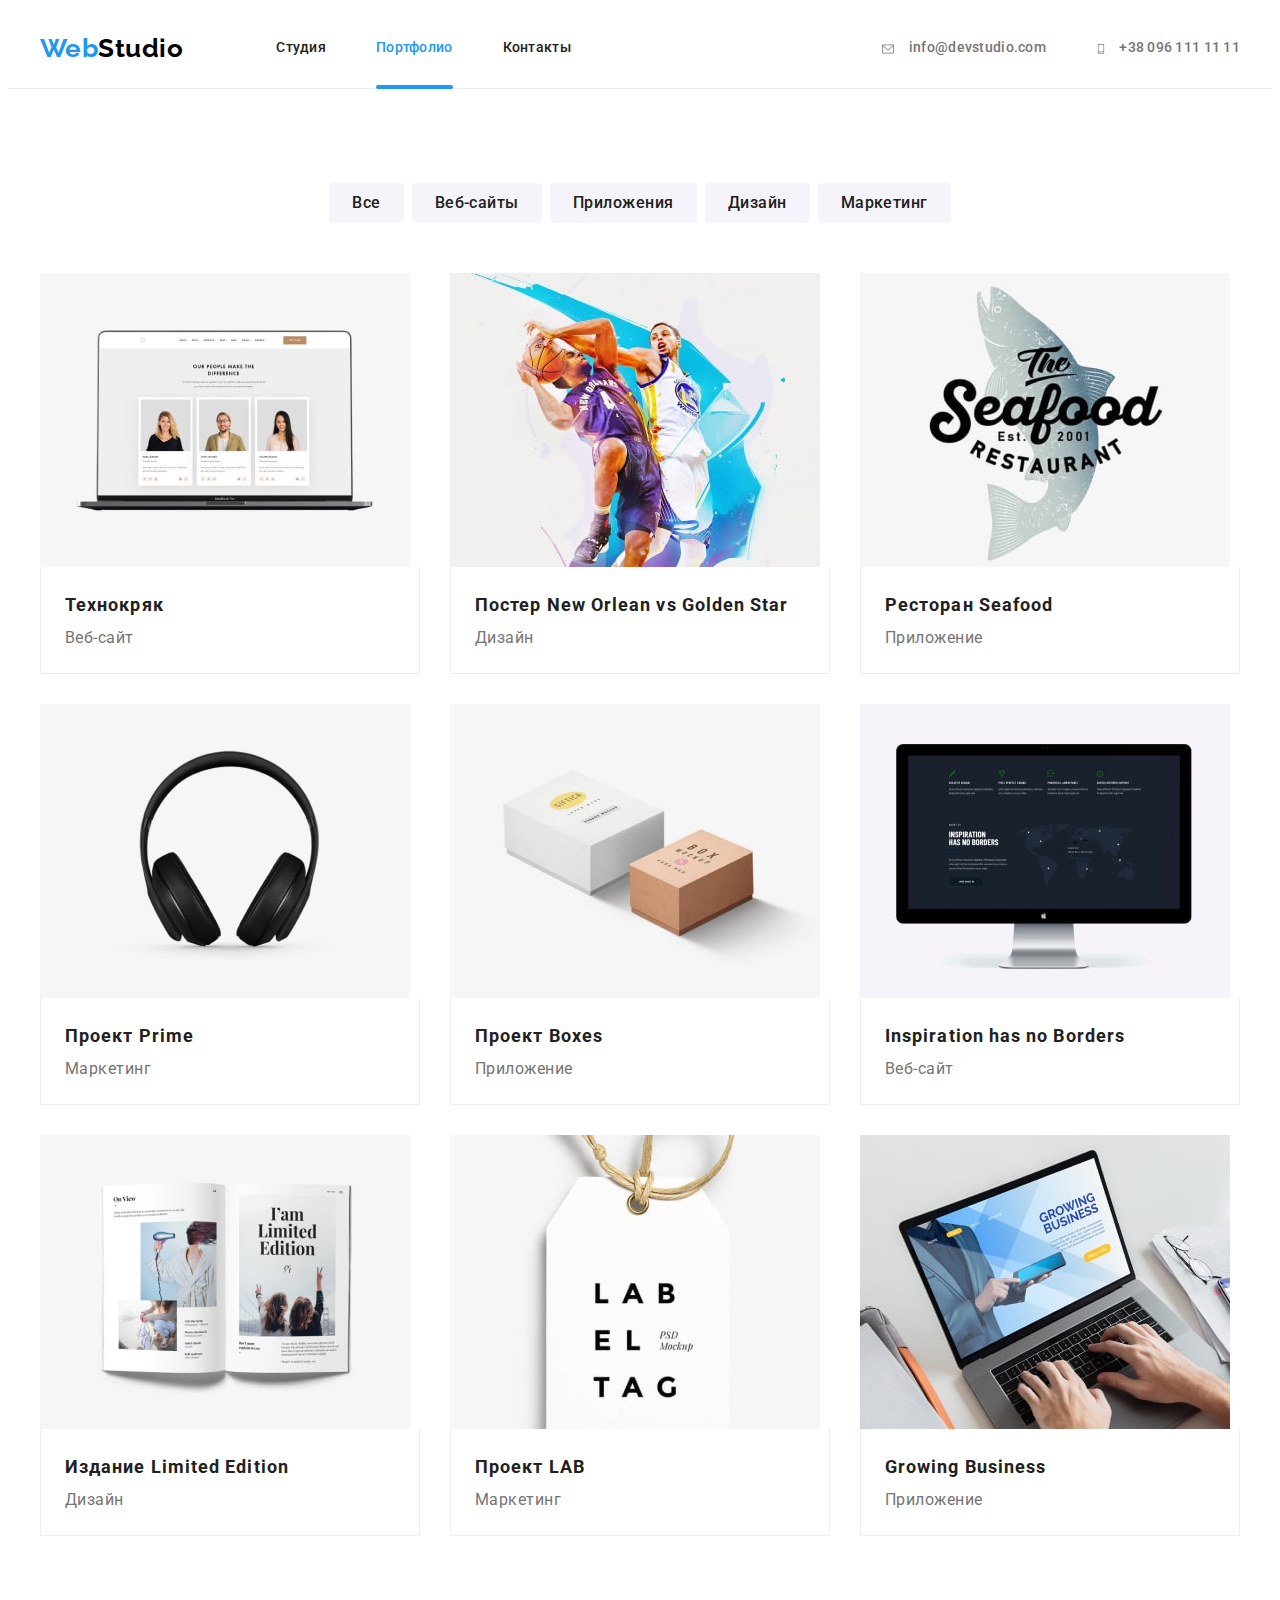
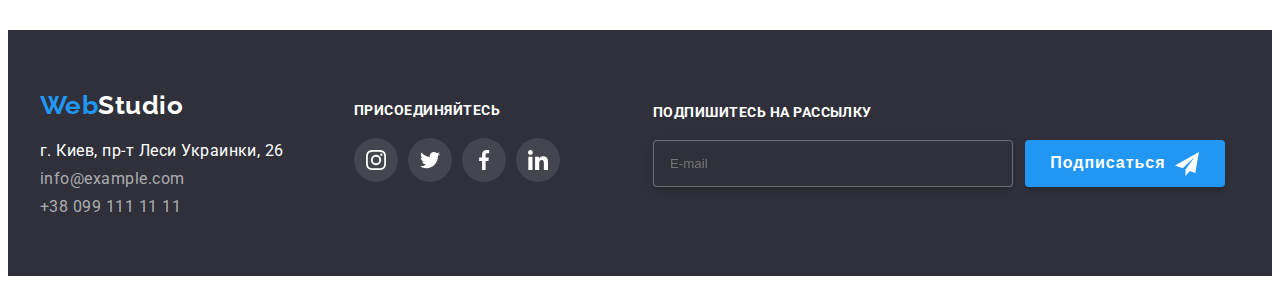
==== portfolio.html @ 68872ddb "hw-7" ====
<!DOCTYPE html>
<html lang="en">
<head>
    <meta charset="UTF-8">
    <meta http-equiv="X-UA-Compatible" content="IE=edge">
    <meta name="viewport" content="width=device-width, initial-scale=1.0">
    <title>Document</title>
    <link rel="preconnect" href="https://fonts.googleapis.com">
    <link rel="preconnect" href="https://fonts.gstatic.com" crossorigin>
    <link href="https://fonts.googleapis.com/css2?family=Raleway:wght@700&family=Roboto:wght@400;500;700;900&display=swap"
        rel="stylesheet">
    <link rel="stylesheet" href="https://cdnjs.cloudflare.com/ajax/libs/modern-normalize/1.1.0/modern-normalize.min.css"
        integrity="sha512-wpPYUAdjBVSE4KJnH1VR1HeZfpl1ub8YT/NKx4PuQ5NmX2tKuGu6U/JRp5y+Y8XG2tV+wKQpNHVUX03MfMFn9Q=="
        crossorigin="anonymous" referrerpolicy="no-referrer" />
    <link rel="stylesheet" href="./css/style.css" />
    </head>    
    <body class="page">
        <!-- Шапка -->
        <header class="page-header">
            <div class="main-nav">
                <nav class="nav container">
                    <!-- Лого -->
                    <a href="./index.html" class="nav-logo link"><span class="nav-logo-two">Web</span>Studio</a>
    
                    <!-- Навигация на другие страницы -->
                    <ul class="site-nav list">
                        <li class="item">
                            <a class="link" href="./index.html">Студия</a>
                        </li>
                        <li class="item">
                            <a class="link current" href="./portfolio.html">Портфолио</a>
                        </li>
                        <li class="item">
                            <a class="link" href="">Контакты</a>
                        </li>
                    </ul>
                    <!-- Контакты -->
                <ul class="contacts list">
                    <li class="item contacts-item" lang="en">
                        <a href="" class="link contacts-link">
                            <svg class="contacts-icons" width="16" height="12">
                                <use href="./images/svg-images/symbol-defs.svg#icon-mail"></use>
                            </svg>
                        info@devstudio.com</a>
                    </li>
                    <li class="item contacts-item">
                        <a href="" class="link contacts-link">
                            <svg class="contacts-icons" width="10" height="16">
                                <use href="./images/svg-images/symbol-defs.svg#icon-phone"></use>
                            </svg>
                            +38 096 111 11 11</a>
                    </li>
                </ul>
                </nav>      
            </div>
        </header>
    <main class="page">
        <section class="container section">
            <!-- Разделы -->
            <h1 class="visually-hidden">Фильтр на страницу</h1>
            <ul class="list-button list">
                    <li class="item">
                        <button type="button" class="button buttons">Все</button>                        
                    </li>
                    <li class="item">
                        <button type="button" class="button buttons">Веб-сайты</button>
                    </li>
                    <li class="item">
                        <button type="button" class="button buttons">Приложения</button>
                    </li>
                    <li class="item">
                        <button type="button" class="button buttons">Дизайн</button>
                    </li>
                    <li class="item">
                        <button type="button" class="button buttons">Маркетинг</button>
                    </li>
                </ul>        
            <ul class="image list">
                <li class="item">
                    <a href="" class="link link-image">
                        <article class="card">                            
                            <div class="image-thumb">
                                <img src="./images/second-page/laptop.jpg" alt="Экран ноутбука" width="370" height="294">
                                <p class="portfolio-text overlay">Технокряк это современная площадка распространения коронавируса. Компании используют эту
                                    платформу для цифрового шпионажа и атак на защищённые сервера конкурентов.
                                </p>
                            </div>                         
                            <div class="image-content">
                                <h2 class="image-title">Технокряк</h2>
                                <p class="image-text">Веб-сайт</p>                                
                            </div>
                        </article>
                    </a>                          
                </li>
                <li class="item">
                    <a href="" class="link link-image">
                        <article class="card">
                            <div class="image-thumb">
                                <img src="./images/second-page/basketball.jpg" alt="<Постер баскетбольного матча" width="370" height="294">
                                <p class="portfolio-text">Технокряк это современная площадка распространения коронавируса. Компании используют эту
                                    платформу для цифрового шпионажа и атак на защищённые сервера конкурентов.</p>
                            </div>
                            <div class="image-content">
                                <h2 class="image-title">Постер <span lang="en">New Orlean vs Golden Star</span></h2>
                                <p class="image-text">Дизайн</p>
                            </div>
                        </article>
                    </a>
                    
                </li>
                <li class="item">
                    <a href="" class="link link-image">
                        <article class="card">
                            <div class="image-thumb">
                                <img src="./images/second-page/fish.jpg" alt="<Логотип ресторана" width="370" height="294">
                                <p class="portfolio-text">Технокряк это современная площадка распространения коронавируса. Компании используют эту
                                    платформу для цифрового шпионажа и атак на защищённые сервера конкурентов.</p>
                            </div>
                            <div class="image-content">
                                <h2 class="image-title">Ресторан <span lang="en">Seafood</span></h2>
                                <p class="image-text">Приложение</p>
                            </div>
                        </article>
                    </a>
                    
                </li>
                <li class="item">
                    <a href="" class="link link-image">
                        <article class="card">
                            <div class="image-thumb">
                                <img src="./images/second-page/headphones.jpg" alt="<Картинка с наушниками" width="370" height="294">
                                <p class="portfolio-text">Технокряк это современная площадка распространения коронавируса. Компании используют эту
                                    платформу для цифрового шпионажа и атак на защищённые сервера конкурентов.</p>
                            </div>
                            <div class="image-content">
                                <h2 class="image-title">Проект <span class="en">Prime</span></h2>
                                <p class="image-text">Маркетинг</p>
                            </div>
                        </article>
                    </a>
                    
                </li>
                <li class="item">
                    <a href="" class="link link-image">
                        <article class="card">
                            <div class="image-thumb">
                                <img src="./images/second-page/blocks.jpg" alt="<Большая и маленькая коробка" width="370" height="294">
                                <p class="portfolio-text">Технокряк это современная площадка распространения коронавируса. Компании используют эту
                                    платформу для цифрового шпионажа и атак на защищённые сервера конкурентов.</p>
                            </div>
                            <div class="image-content">
                                <h2 class="image-title">Проект <span lang="en">Boxes</span></h2>
                                <p class="image-text">Приложение</p>
                            </div>
                        </article>
                    </a>
                    
                </li>
                <li class="item">
                    <a href="" class="link link-image">
                        <article class="card">
                            <div class="image-thumb">
                                <img src="./images/second-page/monitor.jpg" alt="<Экран монитора" width="370" height="294">
                                <p class="portfolio-text">Технокряк это современная площадка распространения коронавируса. Компании используют эту
                                    платформу для цифрового шпионажа и атак на защищённые сервера конкурентов.</p>
                            </div>
                            <div class="image-content">
                                <h2 lang="en" class="image-title">Inspiration has no Borders</h2>
                                <p class="image-text">Веб-сайт</p>
                            </div>
                        </article>
                    </a>                    
                </li>
                <li class="item">
                    <a href="" class="link link-image">
                        <article class="card">
                            <div class="image-thumb">
                                <img src="./images/second-page/book.jpg" alt="<Развернутая книга" width="370" height="294">
                                <p class="portfolio-text">Технокряк это современная площадка распространения коронавируса. Компании используют эту
                                    платформу для цифрового шпионажа и атак на защищённые сервера конкурентов.</p>
                            </div>
                            <div class="image-content">
                                <h2 class="image-title">Издание <span lang="en">Limited Edition</span></h2>
                                <p class="image-text">Дизайн</p>
                            </div>
                        </article>
                    </a>
                   
                </li>
                <li class="item">
                    <a href="" class="link link-image">
                        <article class="card">
                            <div class="image-thumb">
                                <img src="./images/second-page/label.jpg" alt="<Этикетка" width="370" height="294">
                                <p class="portfolio-text">Технокряк это современная площадка распространения коронавируса. Компании используют эту
                                    платформу для цифрового шпионажа и атак на защищённые сервера конкурентов.</p>
                            </div>
                            <div class="image-content">
                                <h2 class="image-title">Проект <span lang="en">LAB</span></h2>
                                <p class="image-text">Маркетинг</p>
                            </div>
                        </article>
                    </a>                    
                </li>
                <li class="item">
                    <a href="" class="link link-image">
                        <article class="card">
                            <div class="image-thumb">
                                <img src="./images/second-page/typing.jpg" alt="<Руки печатают на ноутбуке" width="370" height="294">
                                <p class="portfolio-text">Технокряк это современная площадка распространения коронавируса. Компании используют эту
                                    платформу для цифрового шпионажа и атак на защищённые сервера конкурентов.                                
                            </div>
                            <div class="image-content">
                                <h2 lang="en" class="image-title">Growing Business</h2>
                                <p class="image-text">Приложение</p>
                            </div>
                        </article>
                    </a>                    
                    </li>
            </ul>
        </section>
    </main>
    
    <!-- Футер -->
    <footer class="footer">
        <div class="container footer-flex">
            <div>
                <ul class="footer-list list">
                    <li>
                        <a href="./index.html" class="footer-logo link">Web<span class="footer-logo-two">Studio</span></a>
                    </li>
                    <li>
                        <address class="footer-address">
                            г. Киев, пр-т Леси Украинки, 26
                        </address>
                    </li>
                    <li>
                        <address class="footer-mail">
                            <a href="mailto:info@example.com" class="footer-mail link">info@example.com</a>
                        </address>
                    </li>
                    <li>
                        <address class="footer-tel">
                            <a href="tel:+380991111111" class="footer-tel link">+38 099 111 11 11</a>
                        </address>
                    </li>
                </ul>
            </div>
            <div class="section-socials">
                <h2 class="social-title">ПРИСОЕДИНЯЙТЕСЬ</h2>
                <ul class="footer-social list">
                    <li class="list footer-item">
                        <a class="footer-link link" href="">
                            <svg class="footer-icon" width="20" height="20">
                                <use href="./images/svg-images/symbol-defs.svg#icon-instagram"></use>
                            </svg>
                        </a>
                    </li>
                    <li class="list footer-item">
                        <a class="footer-link link" href="">
                            <svg class="footer-icon" width="20" height="20">
                                <use href="./images/svg-images/symbol-defs.svg#icon-twitter"></use>
                            </svg>
                        </a>
                    </li>
                    <li class="list footer-item">
                        <a class="footer-link link" href="">
                            <svg class="footer-icon" width="20" height="20">
                                <use href="./images/svg-images/symbol-defs.svg#icon-facebook"></use>
                            </svg>
                        </a>
                    </li>
                    <li class="list footer-item">
                        <a class="footer-link link" href="">
                            <svg class="footer-icon" width="20" height="20">
                                <use href="./images/svg-images/symbol-defs.svg#icon-linkedin"></use>
                            </svg>
                        </a>
                    </li>
                </ul>
            </div>
            <div class="subscribe-section">
                <form class="form-subscribe">
                    <label for="mail" class="form-title">Подпишитесь на рассылку</label>
                    <div class="field-subscribe">
                        <input class="input-subscribe" type="email" name="mail" id="mail" placeholder="E-mail">
                        <button type="submit" class="form-button">Подписаться</button>            
                    </div>
                </form>
            </div>
        </div>
    </footer>
</body>
</html>
---- css/style.css ----
:root {
  --primary-text-color: #757575;
  --title-text-color: #212121;
  --accent-color: #2196f3;
  --background-color: #ffffff;
  --cubic-bezier: cubic-bezier(0.4, 0, 0.2, 1);
}

/* Утилиты */
.list {
  padding: 0;
  margin: 0;
  list-style: none;
}

.container {
  margin-left: auto;
  margin-right: auto;
  width: 1200px;
  padding-left: 15px;
  padding-right: 15px;
  /* outline: 2px solid tomato; */
}

a,
p {
  margin: 0;
}

h1,
h2,
h3 {
  margin: 0;
}

.link {
  text-decoration: none;
}

.button {
  font-family: inherit;
}

.page {
  background-color: var(--background-color);
  color: var(--primary-text-color);

  font-family: Roboto, sans-serif;
  letter-spacing: 0.03em;
}

.page-header {
  background-color: var(--background-color);
  border-bottom: 1px solid #ececec;
}

.section {
  padding-top: 94px;
  padding-bottom: 94px;
}

img {
  display: block;
  max-width: 100%;
}

/* -------------------Logo--------------------- */

.nav .nav-logo {
  color: #000000;

  font-family: Raleway, sans-serif;
  font-weight: 700;
  font-size: 26px;
  line-height: 1.19;
}

.nav-logo .nav-logo-two {
  color: var(--accent-color);
}

/* ---------------------Site-nav----------------- */

.nav {
  display: flex;
  align-items: center;
}

.site-nav {
  display: flex;
  margin-left: 93px;
}
.site-nav .item + .item {
  margin-left: 50px;
}

.site-nav .link {
  display: block;
  padding-top: 32px;
  padding-bottom: 32px;

  color: var(--title-text-color);
  font-weight: 500;
  font-size: 14px;
  line-height: 1.14;
  letter-spacing: 0.02em;
  position: relative;
  transition-duration: 250ms;
  transition-timing-function: var(--cubic-bezier);
}

.site-nav .link:hover,
.site-nav .link:focus {
  color: var(--accent-color);
}

.site-nav .link.current {
  color: var(--accent-color);
}

.site-nav .link.current::after {
  content: "";
  display: inline-block;
  width: 100%;
  height: 4px;
  background-color: rgba(33, 150, 243, 1);
  border-radius: 2px;
  position: absolute;
  left: 0;
  bottom: -1px;
}

/* ---------------------Contacts-------------------- */

.contacts {
  display: flex;
  margin-left: auto;
  font-weight: 500;
  font-size: 14px;
  line-height: 16px;
  letter-spacing: 0.02em;
}

.icon-contacts {
  fill: var(--primary-text-color);
}

.contacts-link {
  align-items: center;
  fill: var(--primary-text-color);
  transition-duration: 250ms;
  transition-timing-function: var(--cubic-bezier);
}

.contacts-icons {
  display: inline-block;
  margin-right: 10px;
  vertical-align: middle;
  transition-duration: 250ms;
  transition-timing-function: var(--cubic-bezier);
}

.contacts-item .contacts-link:hover,
.contacts-item .contacts-link:focus,
.contacts-link:hover .contacts-icons,
.contacts-link:focus .contacts-icons {
  fill: var(--accent-color);
  color: var(--accent-color);
}

.contacts .item + .item {
  margin-left: 50px;
}

.contacts .link {
  padding-top: 32px;
  padding-bottom: 32px;
  color: var(--primary-text-color);
}

/* -------------------------Hero---------------------- */

.hero {
  text-align: center;
  padding-top: 200px;
  padding-bottom: 200px;
  max-width: 1600px;
  height: 600px;
  margin-left: auto;
  margin-right: auto;
  background-image: linear-gradient(
      to right,
      rgba(47, 48, 58, 0.4),
      rgba(47, 48, 58, 0.4)
    ),
    url("../images/img-hero.jpg");
  background-size: cover;
  background-repeat: no-repeat;
  background-position: center;
  background-color: black;
}

.hero-title {
  text-align: center;
}

.hero .hero-title {
  margin-top: 0;
  margin-bottom: 30px;
  width: 696px;
  color: #ffffff;

  font-weight: 900;
  font-size: 44px;
  line-height: 1.36;
  text-transform: uppercase;
  letter-spacing: 0.06em;
}

.button-primary {
  border: 1px solid transparent;
  border-radius: 4px;
  padding: 10px 32px;
  min-width: 200px;
  cursor: pointer;

  background-color: var(--accent-color);
  color: #ffffff;

  font-weight: 700;
  font-size: 16px;
  line-height: 1.87;
  letter-spacing: 0.06em;
  cursor: pointer;

  transition-duration: 250ms;
  transition-timing-function: var(--cubic-bezier);
}

.button-primary:hover,
.button-primary:focus {
  background-color: #188ce8;
}

/* -----Модальное окно------ */

.backdrop {
  position: fixed;
  top: 0;
  left: 0;
  background-color: rgba(0, 0, 0, 0.2);
  width: 100%;
  height: 100%;
  opacity: 1;
  transition: 250ms var(--cubic-bezier);
}

.modal {
  width: 528px;
  height: 581px;
  background-color: rgba(255, 255, 255, 1);
  position: absolute;
  top: 50%;
  left: 50%;
  transform: translate(-50%, -50%) scale(1);
  transition: 250ms var(--cubic-bezier);
}

.backdrop.is-hidden .modal {
  transform: translate(-50%, -50%) scale(0.9);
}

.backdrop.is-hidden {
  visibility: hidden;
  opacity: 0;
  pointer-events: none;
}

.modal {
  padding: 40px;
}

.modal-close {
  display: flex;
  background-color: rgba(255, 255, 255, 1);
  width: 30px;
  height: 30px;
  border-radius: 50px;
  border: 1px solid rgba(0, 0, 0, 0.1);
  position: absolute;
  right: 8px;
  top: 8px;
  align-items: center;
  cursor: pointer;
  transition: 250ms var(--cubic-bezier);
}

.modal-close:hover,
.modal-close:focus {
  fill: var(--accent-color);
}

.form-field {
  position: relative;
  margin-bottom: 10px;

  display: flex;
  flex-direction: column;
  position: relative;
}

.form-field label {
  margin-bottom: 4px;
}

.modal-title {
  display: flex;
  justify-content: center;
  margin-bottom: 12px;

  font-family: Roboto;
  font-weight: bold;
  font-size: 20px;
  line-height: 1.15em;
  text-align: center;
  letter-spacing: 0.03em;

  color: var(--title-text-color);
}

.modal-input {
  padding-left: 42px;
  width: 100%;
  height: 40px;
  border: 1px solid rgba(33, 33, 33, 0.2);
  box-sizing: border-box;
  border-radius: 4px;
  transition: 250ms var(--cubic-bezier);
}

.modal-input:focus-within {
  outline: transparent;
  border-color: var(--accent-color);
}

.modal-input:focus-within + .modal-icon {
  fill: var(--accent-color);
}

.modal-icon {
  position: absolute;
  top: 50%;
  left: 12px;
}

.textarea {
  padding: 12px 16px;
  margin-bottom: 20px;
  transition: 250ms var(--cubic-bezier);
}

.textarea:focus-within {
  border-color: transparent;
  outline: transparent;
  border-color: var(--accent-color);
}

.textarea {
  resize: none;
}

.check-text {
  font-size: 14px;
  justify-content: center;
  letter-spacing: 0.03em;
  color: #757575;
  padding-bottom: 30px;
}

.label {
  display: flex;
  justify-content: center;
}

.icon {
  display: flex;
  align-items: center;
  width: 16px;
  height: 15px;
  margin-right: 7px;
  vertical-align: middle;

  border-radius: 2px;
  border: 2px solid var(--title-text-color);
  transition: 250ms var(--cubic-bezier);
}

.checkbox:checked + .icon {
  border: transparent;
  background-origin: border-box;
  border-color: transparent;
  background-color: var(--accent-color);

  fill: #ffffff;
}

.subscribe-check {
  display: flex;
  justify-content: center;
  padding-bottom: 40px;
}

.button-check {
  text-align: center;
  font-family: Roboto;
  font-weight: bold;
  font-size: 16px;
  line-height: 1.87em;

  letter-spacing: 0.06em;
  color: #ffffff;

  padding: 10px 55px;

  background: var(--accent-color);
  box-shadow: 0px 4px 4px rgba(0, 0, 0, 0.15);
  border-radius: 4px;
  border: transparent;
  cursor: pointer;
  transition: 250ms var(--cubic-bezier);
}

/* ------------------------------Section-------------------- */

.section .section-title {
  color: var(--title-text-color);
}

.section-team {
  background-color: #f5f4fa;
}

/* ---------------------Philosophy---------------------------- */

.visually-hidden {
  position: absolute;
  width: 1px;
  height: 1px;
  margin: -1px;
  border: 0;
  padding: 0;
  white-space: nowrap;
  clip-path: inset(100%);
  clip: rect(0 0 0 0);
  overflow: hidden;
}
.philosophy-list .title {
  color: var(--title-text-color);
}

.philosophy-title {
  margin-top: 0;
  margin-bottom: 10px;
}

.philosophy-list {
  display: flex;
}

.item .philosophy-list {
  width: 270px;
}

.philosophy-list .item + .item {
  margin-left: 30px;
}

.philosophy-list .philosophy-title {
  font-weight: 700;
  font-size: 14px;
  line-height: 1.14;
  text-transform: uppercase;
}

.philosophy-list .philosophy-text {
  margin-top: 0;
  margin-bottom: 0;
  font-size: 14px;
  line-height: 1.71;
}

.list-item {
  display: block;
  width: 270px;
  height: 120px;
  padding: 25px 100px;
  background-color: #f5f4fa;
  margin-bottom: 30px;
}

.section-title {
  font-weight: 700;
  font-size: 36px;
  line-height: 1.17;

  text-align: center;
  margin-top: 0;
  margin-bottom: 50px;
}

.section-philosophy {
  padding-bottom: 47px;
}

/* ------------------------Images------------------- */

.section-images {
  padding-top: 47px;
}

.list-images {
  display: flex;
  margin-top: 0;
  margin-bottom: 0;
}

.list-images .item + .item {
  margin-left: 30px;
}

.list-images .item {
  position: relative;
}

.list-image-text {
  font-family: Roboto;
  font-weight: bold;
  font-size: 14px;
  line-height: 16px;
  text-align: center;
  letter-spacing: 0.03em;
  text-transform: uppercase;
  padding-top: 27px;
  padding-bottom: 27px;

  position: absolute;
  bottom: 0;
  left: 0;
  color: #ffffff;
  background: rgba(47, 48, 58, 0.8);
  width: 100%;
  height: 70px;
}

/* ----------------------------Team--------------------------- */

.team-list {
  display: flex;
}

.team-title,
.team-text {
  text-align: center;
}

.team-list .item + .item {
  margin-left: 30px;
}

.section-team {
  background-color: #f5f4fa;
}

.team-list .title {
  color: var(--title-text-color);
}

.item .team-title {
  justify-content: center;
}

.team-list .team-title {
  font-weight: 500;
  font-size: 16px;
  line-height: 1.18;
  margin-top: 0;
  margin-bottom: 10px;
}

.team-list .team-text {
  font-size: 16px;
  line-height: 1.18;
  margin-top: 0;
  margin-bottom: 10px;
}

.team-list > .item {
  background-color: var(--background-color);
  box-shadow: 0 2px 1px 0 rgba(0, 0, 0, 0.2), 0 1px 1px 0 rgba(0, 0, 0, 0.14),
    0 1px 3px 0 rgba(0, 0, 0, 0.12);
  border-radius: 4px;
}

.item .image {
  margin-top: 0;
  margin-bottom: 16px;
}

.social-link {
  width: 100%;
  height: 100%;
  display: flex;
  align-items: center;
  justify-content: center;
  border-radius: 50px;
  background-color: #ffffff;
  fill: #afb1b8;
  transition-duration: 250ms;
  transition-timing-function: var(--cubic-bezier);
}

.social-icon {
  transition-duration: 250ms;
  transition-timing-function: var(--cubic-bezier);
}

.social-link:hover,
.social-link:focus {
  background-color: var(--accent-color);
}

.social-link:hover .social-icon,
.social-link:focus .social-icon {
  fill: #ffffff;
}

.socials-list {
  display: flex;
  justify-content: center;
}

.social-item {
  margin-bottom: 30px;
  width: 44px;
  height: 44px;
}

.social-item:not(:last-child) {
  margin-right: 10px;
}

/* -------------------Our Clients--------------------------------- */

.clients-title {
  font-family: Roboto;
  font-weight: 700;
  font-size: 36px;
  line-height: 1.17;
  text-align: center;
  margin-bottom: 50px;
  color: var(--title-text-color);
}

.clients-link {
  width: 170px;
  height: 92px;
  display: flex;
  align-items: center;
  justify-content: center;
  border: 1px solid #afb1b8;
  fill: #afb1b8;
  border-radius: 4px;
  padding: 16px 32px;
  transition-duration: 250ms;
  transition-timing-function: var(--cubic-bezier);
}

.clients-icon {
  transition-duration: 250ms;
  transition-timing-function: var(--cubic-bezier);
}

.clients-link:hover,
.clients-link:focus {
  border: 1px solid var(--accent-color);
}

.clients-link:hover .clients-icon,
.clients-link:focus .clients-icon {
  fill: var(--accent-color);
}

.clients-list {
  display: flex;
  justify-content: center;
}

.clients-item:not(:last-child) {
  margin-right: 30px;
}

/* -----------------------------Footer---------------------------- */

.footer {
  background-color: #2f303a;
}

/* ---------------------------Footr Logo---------------------------- */

.footer-list .footer-logo {
  color: var(--accent-color);

  font-family: Raleway, sans-serif;
}

.footer-logo .footer-logo-two {
  color: #ffffff;
}

/* ----------------------------Footer nav------------------------ */

.footer {
  padding-top: 60px;
  padding-bottom: 60px;
}

.footer-logo {
  display: block;
  margin-bottom: 20px;

  font-weight: 700;
  font-size: 26px;
  line-height: 1.19;
}

.footer .footer-address {
  color: #ffffff;
  font-style: normal;
  margin-top: 0;
  margin-bottom: 9px;
}

.footer .footer-mail {
  color: rgba(255, 255, 255, 0.6);
  font-style: normal;
  margin-top: 0;
  margin-bottom: 9px;
  transition-duration: 250ms;
  transition-timing-function: var(--cubic-bezier);
}

.footer .footer-mail:hover,
.footer .footer-mail:focus {
  color: var(--accent-color);
}

.footer .footer-tel {
  color: rgba(255, 255, 255, 0.6);
  font-style: normal;
  margin-top: 0;
  margin-bottom: 0;
  transition-duration: 250ms;
  transition-timing-function: var(--cubic-bezier);
}

.footer .footer-tel:hover,
.footer .footer-tel:focus {
  color: var(--accent-color);
}

.footer-link {
  width: 100%;
  height: 100%;
  display: flex;
  align-items: center;
  justify-content: center;
  border-radius: 50px;
  background-color: rgba(255, 255, 255, 0.1);
  fill: rgba(255, 255, 255, 1);
  transition-duration: 250ms;
  transition-timing-function: var(--cubic-bezier);
}

.footer-link:hover,
.footer-link:focus {
  background-color: var(--accent-color);
}

.footer-social {
  display: flex;
}

.footer-flex {
  display: flex;
}

.footer-item {
  width: 44px;
  height: 44px;
}

.footer-item:not(:last-child) {
  margin-right: 10px;
}

.section-socials {
  display: inline-block;
  margin-top: 12px;
  margin-left: 70px;
}

.social-title {
  font-weight: bold;
  font-size: 14px;
  line-height: 16px;
  text-transform: uppercase;

  color: #ffffff;
  margin: 0;
  margin-bottom: 20px;
}

.form-title {
  display: inline-block;
  font-weight: bold;
  font-size: 14px;
  line-height: 16px;
  text-transform: uppercase;

  color: #ffffff;
  margin: 0;
  margin-bottom: 20px;
}

.subscribe-section {
  padding-top: 12px;
  padding-left: 93px;
}

.form-button {
  margin-left: 12px;

  background-color: var(--accent-color);
  color: #ffffff;

  min-width: 200px;
  border: unset;
  border-radius: 4px;
  font-weight: 700;
  font-size: 16px;
  line-height: 1.87;
  letter-spacing: 0.06em;
  box-shadow: 0px 4px 4px rgba(0, 0, 0, 0.15);
  transition-duration: 250ms;
  transition-timing-function: var(--cubic-bezier);
  cursor: pointer;
}

.field-subscribe {
  display: flex;
}

.input-subscribe {
  width: 340px;
  filter: drop-shadow(0px 4px 4px rgba(0, 0, 0, 0.15));
  background-color: rgba(47, 48, 58, 1);
  border: 1px solid rgba(255, 255, 255, 0.3);
  border-radius: 4px;
  padding-top: 15px;
  padding-bottom: 15px;
  padding-left: 16px;
  color: rgba(255, 255, 255, 0.6);
  transition: 250ms var(--cubic-bezier);
}

.input-subscribe:focus-within {
  outline: transparent;
  border-color: var(--accent-color);
  transition-duration: 250ms;
  transition-timing-function: var(--cubic-bezier);
}

.form-button::after {
  content: "";
  display: inline-block;
  width: 24px;
  height: 24px;
  background-image: url(../images/svg-images/icon-send.svg);
  vertical-align: middle;
  margin-left: 10px;
}

/* -----------------------------Portfolio-------------------------- */

/* -----------------------------Buttons---------------------------- */

.list-button {
  display: flex;
  justify-content: center;
  margin-bottom: 50px;
}
.list-button .item + .item {
  margin-left: 8px;
}

.buttons {
  cursor: pointer;
  background-color: #f5f4fa;
  color: var(--title-text-color);

  border: 1px solid transparent;
  display: inline-block;
  border-radius: 4px;
  padding: 6px 22px;

  font-weight: 500;
  font-size: 16px;
  line-height: 1.62;
  letter-spacing: 0.03em;
  transition-duration: 250ms;
  transition-timing-function: var(--cubic-bezier);
}

.list-button .buttons:hover,
.list-button .buttons:focus {
  background-color: var(--accent-color);
  color: #ffffff;
  box-shadow: 0px 3px 1px rgba(0, 0, 0, 0.1), 0px 1px 2px rgba(0, 0, 0, 0.08),
    0px 2px 2px rgba(0, 0, 0, 0.12);
}

/* -----------------------------Images------------------------------ */

.image .image-title {
  color: var(--title-text-color);

  font-weight: 700;
  font-size: 18px;
  line-height: 2;
  letter-spacing: 0.06em;
}

.card {
  transition-duration: 250ms;
  transition-timing-function: var(--cubic-bezier);
}

.card:hover,
.card:focus {
  box-shadow: 0px 1px 1px rgba(0, 0, 0, 0.12), 0px 4px 4px rgba(0, 0, 0, 0.06),
    1px 4px 6px rgba(0, 0, 0, 0.16);
}

.image {
  display: flex;
  flex-wrap: wrap;
  margin-bottom: 0;
}

.image .item {
  margin-right: 30px;
  margin-bottom: 30px;
  width: calc((100% - 60px) / 3);
}

.image .item:nth-child(3n) {
  margin-right: 0;
}

.image .item:nth-last-child(-n + 3) {
  margin-bottom: 0;
}

.image .image-text {
  color: var(--primary-text-color);

  font-size: 16px;
  line-height: 1.87;
}

.image-content {
  padding: 20px 24px;
  border: 1px solid#EEEEEE;
  border-top: 0;
}

.image-thumb::before {
  content: "";
  background-color: rgba(33, 150, 243, 0.9);
  width: 100%;
  height: 100%;
  position: absolute;
  transform: translateY(100%);
  transition: transform 250ms var(--cubic-bezier);
}

.card:hover .image-thumb::before,
.card:focus .image-thumb::before {
  transform: translateY(0);
}

.card:hover .portfolio-text,
.card:focus .portfolio-text {
  transform: translate(-50%, -50%) translateY(0);
}

.card:hover .portfolio-text {
  color: #ffffff;
}

.image-thumb {
  position: relative;
  overflow: hidden;
}

.portfolio-text {
  font-family: Roboto;
  font-size: 18px;
  line-height: 1.56;
  letter-spacing: 0.03em;
  color: #ffff;
  position: absolute;

  top: 50%;
  left: 50%;
  width: 100%;
  height: 100%;
  padding: 64px 24px 64px 24px;
  transform: translate(-50%, -50%) translateY(100%);
  transition: transform 250ms var(--cubic-bezier);
}
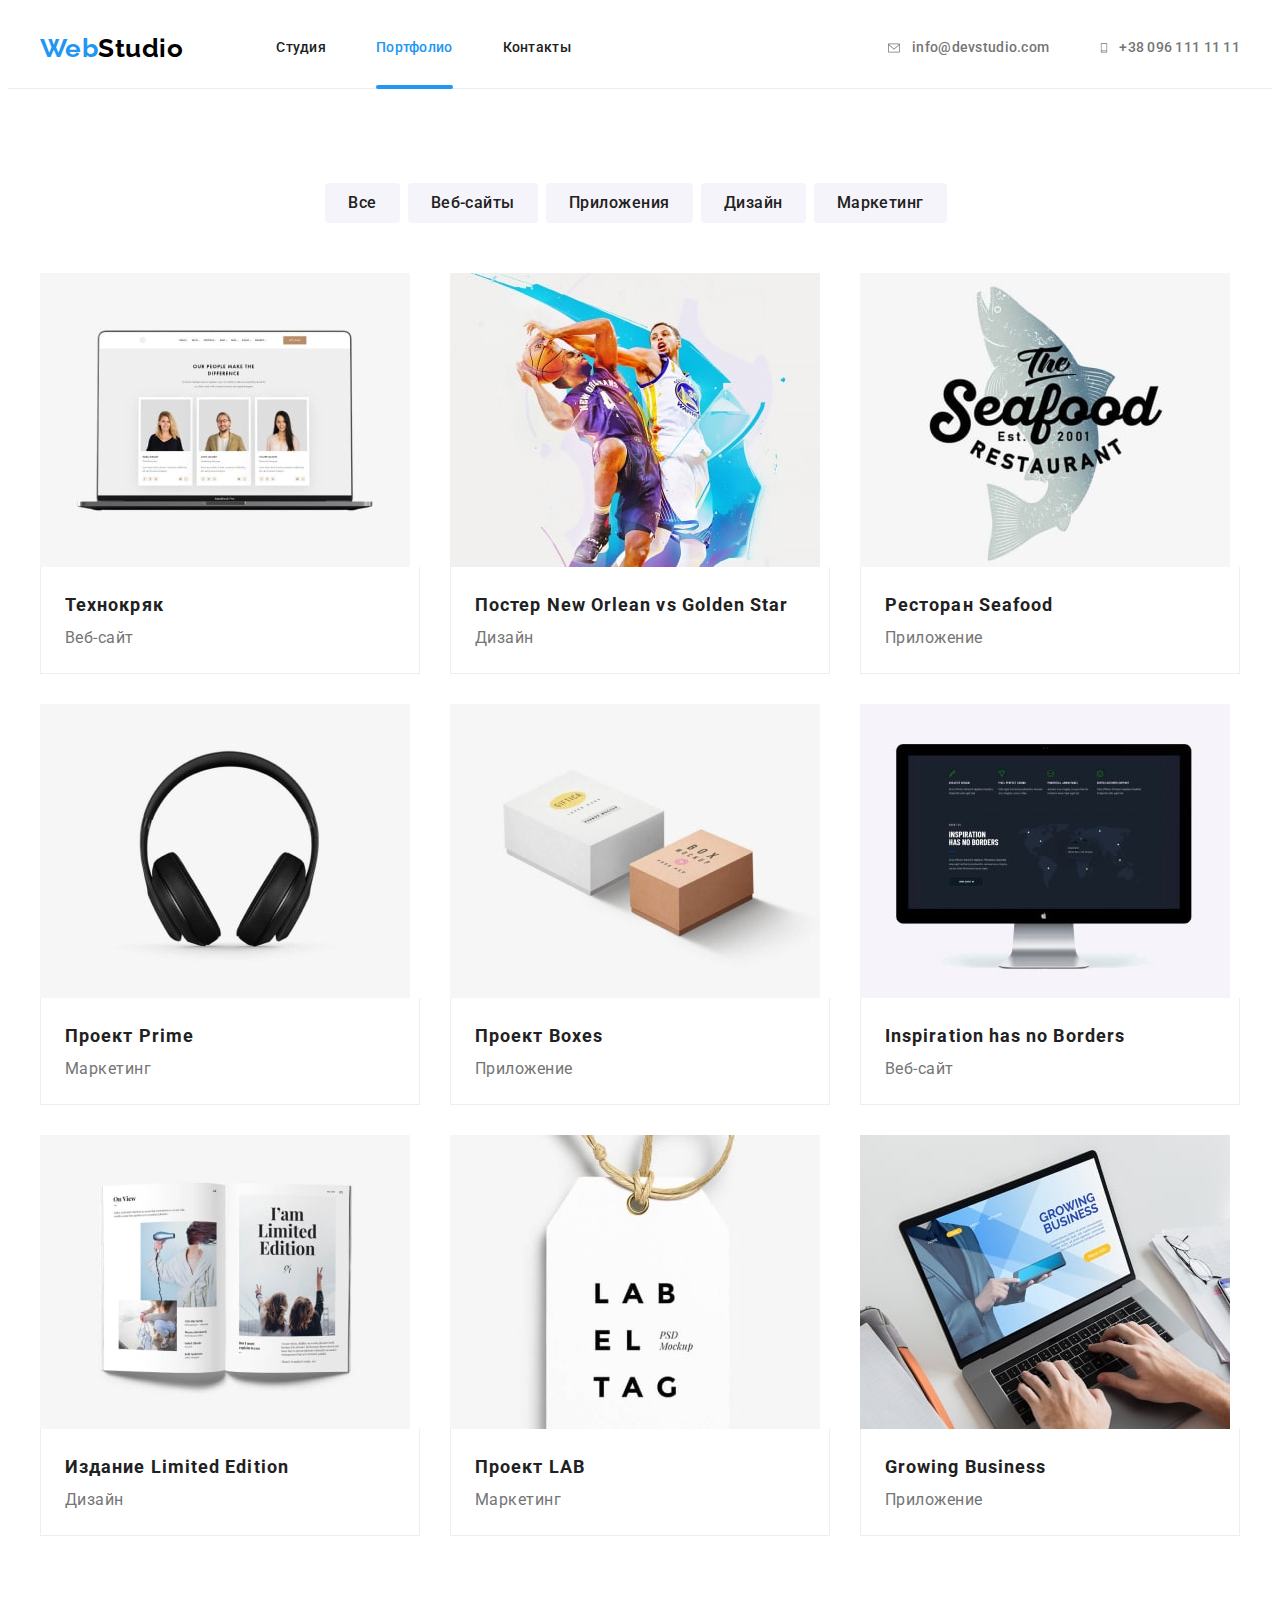
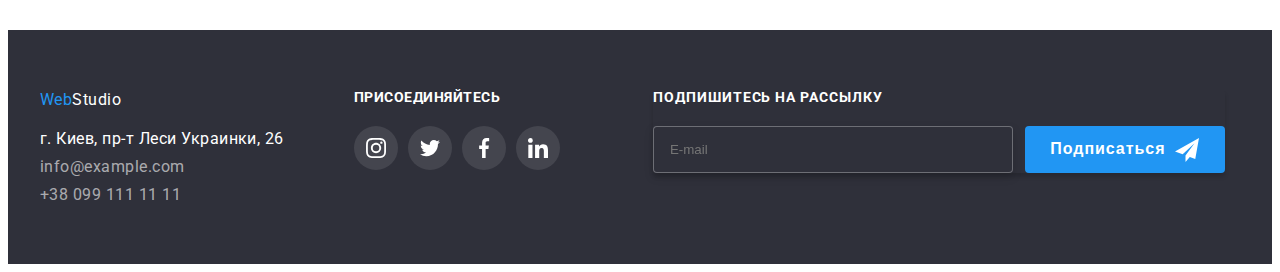
==== commit c769620a: "Закончил разметку ВЕМ" ====
--- a/portfolio.html
+++ b/portfolio.html
@@ -17,202 +17,200 @@
     <body class="page">
         <!-- Шапка -->
         <header class="page-header">
-            <div class="main-nav">
-                <nav class="nav container">
-                    <!-- Лого -->
-                    <a href="./index.html" class="nav-logo link"><span class="nav-logo-two">Web</span>Studio</a>
-    
-                    <!-- Навигация на другие страницы -->
-                    <ul class="site-nav list">
-                        <li class="item">
-                            <a class="link" href="./index.html">Студия</a>
-                        </li>
-                        <li class="item">
-                            <a class="link current" href="./portfolio.html">Портфолио</a>
-                        </li>
-                        <li class="item">
-                            <a class="link" href="">Контакты</a>
-                        </li>
-                    </ul>
-                    <!-- Контакты -->
+            <nav class="nav container">
+                <!-- Лого -->
+                <a href="./index.html" class="nav__logo link"><span class="nav__logo-two">Web</span>Studio</a>
+        
+                <!-- Навигация на другие страницы -->
+                <ul class="site-nav list">
+                    <li class="site-nav__item">
+                        <a class="link site-nav__link site-nav__link" href="./index.html">Студия</a>
+                    </li>
+                    <li class="site-nav__item">
+                        <a class="link site-nav__link site-nav__link--current" href="./portfolio.html">Портфолио</a>
+                    </li>
+                    <li class="site-nav__item">
+                        <a class="link site-nav__link" href="">Контакты</a>
+                    </li>
+                </ul>
+                <!-- Контакты -->
                 <ul class="contacts list">
-                    <li class="item contacts-item" lang="en">
-                        <a href="" class="link contacts-link">
-                            <svg class="contacts-icons" width="16" height="12">
+                    <li class="contacts__item" lang="en">
+                        <a href="" class="link contacts__link">
+                            <svg class="contacts__icons" width="16" height="12">
                                 <use href="./images/svg-images/symbol-defs.svg#icon-mail"></use>
                             </svg>
-                        info@devstudio.com</a>
-                    </li>
-                    <li class="item contacts-item">
-                        <a href="" class="link contacts-link">
-                            <svg class="contacts-icons" width="10" height="16">
+                            info@devstudio.com</a>
+                    </li>
+                    <li class="contacts__item">
+                        <a href="" class="link contacts__link">
+                            <svg class="contacts__icons" width="10" height="16">
                                 <use href="./images/svg-images/symbol-defs.svg#icon-phone"></use>
                             </svg>
                             +38 096 111 11 11</a>
                     </li>
                 </ul>
-                </nav>      
-            </div>
+            </nav>
         </header>
     <main class="page">
         <section class="container section">
             <!-- Разделы -->
             <h1 class="visually-hidden">Фильтр на страницу</h1>
             <ul class="list-button list">
-                    <li class="item">
-                        <button type="button" class="button buttons">Все</button>                        
-                    </li>
-                    <li class="item">
-                        <button type="button" class="button buttons">Веб-сайты</button>
-                    </li>
-                    <li class="item">
-                        <button type="button" class="button buttons">Приложения</button>
-                    </li>
-                    <li class="item">
-                        <button type="button" class="button buttons">Дизайн</button>
-                    </li>
-                    <li class="item">
-                        <button type="button" class="button buttons">Маркетинг</button>
+                    <li class="list-button__item">
+                        <button type="button" class="button list-button__buttons">Все</button>                        
+                    </li>
+                    <li class="list-button__item">
+                        <button type="button" class="button list-button__buttons">Веб-сайты</button>
+                    </li>
+                    <li class="list-button__item">
+                        <button type="button" class="button list-button__buttons">Приложения</button>
+                    </li>
+                    <li class="list-button__item">
+                        <button type="button" class="button list-button__buttons">Дизайн</button>
+                    </li>
+                    <li class="list-button__item">
+                        <button type="button" class="button list-button__buttons">Маркетинг</button>
                     </li>
                 </ul>        
-            <ul class="image list">
-                <li class="item">
-                    <a href="" class="link link-image">
-                        <article class="card">                            
-                            <div class="image-thumb">
+            <ul class="card list">
+                <li class="card__item">
+                    <a href="" class="link card__image">
+                        <article class="image">                            
+                            <div class="image__thumb">
                                 <img src="./images/second-page/laptop.jpg" alt="Экран ноутбука" width="370" height="294">
-                                <p class="portfolio-text overlay">Технокряк это современная площадка распространения коронавируса. Компании используют эту
+                                <p class="image__text">Технокряк это современная площадка распространения коронавируса. Компании используют эту
                                     платформу для цифрового шпионажа и атак на защищённые сервера конкурентов.
                                 </p>
                             </div>                         
-                            <div class="image-content">
-                                <h2 class="image-title">Технокряк</h2>
-                                <p class="image-text">Веб-сайт</p>                                
+                            <div class="content">
+                                <h2 class="content__title">Технокряк</h2>
+                                <p class="content__text">Веб-сайт</p>                                
                             </div>
                         </article>
                     </a>                          
                 </li>
-                <li class="item">
-                    <a href="" class="link link-image">
-                        <article class="card">
-                            <div class="image-thumb">
+                <li class="card__item">
+                    <a href="" class="link card__image">
+                        <article class="image">
+                            <div class="image__thumb">
                                 <img src="./images/second-page/basketball.jpg" alt="<Постер баскетбольного матча" width="370" height="294">
-                                <p class="portfolio-text">Технокряк это современная площадка распространения коронавируса. Компании используют эту
-                                    платформу для цифрового шпионажа и атак на защищённые сервера конкурентов.</p>
-                            </div>
-                            <div class="image-content">
-                                <h2 class="image-title">Постер <span lang="en">New Orlean vs Golden Star</span></h2>
-                                <p class="image-text">Дизайн</p>
-                            </div>
-                        </article>
-                    </a>
-                    
-                </li>
-                <li class="item">
-                    <a href="" class="link link-image">
-                        <article class="card">
-                            <div class="image-thumb">
+                                <p class="image__text">Технокряк это современная площадка распространения коронавируса. Компании используют эту
+                                    платформу для цифрового шпионажа и атак на защищённые сервера конкурентов.</p>
+                            </div>
+                            <div class="content">
+                                <h2 class="content__title">Постер <span lang="en">New Orlean vs Golden Star</span></h2>
+                                <p class="content__text">Дизайн</p>
+                            </div>
+                        </article>
+                    </a>
+                    
+                </li>
+                <li class="card__item">
+                    <a href="" class="link card__image">
+                        <article class="image">
+                            <div class="image__thumb">
                                 <img src="./images/second-page/fish.jpg" alt="<Логотип ресторана" width="370" height="294">
-                                <p class="portfolio-text">Технокряк это современная площадка распространения коронавируса. Компании используют эту
-                                    платформу для цифрового шпионажа и атак на защищённые сервера конкурентов.</p>
-                            </div>
-                            <div class="image-content">
-                                <h2 class="image-title">Ресторан <span lang="en">Seafood</span></h2>
-                                <p class="image-text">Приложение</p>
-                            </div>
-                        </article>
-                    </a>
-                    
-                </li>
-                <li class="item">
-                    <a href="" class="link link-image">
-                        <article class="card">
-                            <div class="image-thumb">
+                                <p class="image__text">Технокряк это современная площадка распространения коронавируса. Компании используют эту
+                                    платформу для цифрового шпионажа и атак на защищённые сервера конкурентов.</p>
+                            </div>
+                            <div class="content">
+                                <h2 class="content__title">Ресторан <span lang="en">Seafood</span></h2>
+                                <p class="content__text">Приложение</p>
+                            </div>
+                        </article>
+                    </a>
+                    
+                </li>
+                <li class="card__item">
+                    <a href="" class="link card__image">
+                        <article class="image">
+                            <div class="image__thumb">
                                 <img src="./images/second-page/headphones.jpg" alt="<Картинка с наушниками" width="370" height="294">
-                                <p class="portfolio-text">Технокряк это современная площадка распространения коронавируса. Компании используют эту
-                                    платформу для цифрового шпионажа и атак на защищённые сервера конкурентов.</p>
-                            </div>
-                            <div class="image-content">
-                                <h2 class="image-title">Проект <span class="en">Prime</span></h2>
-                                <p class="image-text">Маркетинг</p>
-                            </div>
-                        </article>
-                    </a>
-                    
-                </li>
-                <li class="item">
-                    <a href="" class="link link-image">
-                        <article class="card">
-                            <div class="image-thumb">
+                                <p class="image__text">Технокряк это современная площадка распространения коронавируса. Компании используют эту
+                                    платформу для цифрового шпионажа и атак на защищённые сервера конкурентов.</p>
+                            </div>
+                            <div class="content">
+                                <h2 class="content__title">Проект <span class="en">Prime</span></h2>
+                                <p class="content__text">Маркетинг</p>
+                            </div>
+                        </article>
+                    </a>
+                    
+                </li>
+                <li class="card__item">
+                    <a href="" class="link card__image">
+                        <article class="image">
+                            <div class="image__thumb">
                                 <img src="./images/second-page/blocks.jpg" alt="<Большая и маленькая коробка" width="370" height="294">
-                                <p class="portfolio-text">Технокряк это современная площадка распространения коронавируса. Компании используют эту
-                                    платформу для цифрового шпионажа и атак на защищённые сервера конкурентов.</p>
-                            </div>
-                            <div class="image-content">
-                                <h2 class="image-title">Проект <span lang="en">Boxes</span></h2>
-                                <p class="image-text">Приложение</p>
-                            </div>
-                        </article>
-                    </a>
-                    
-                </li>
-                <li class="item">
-                    <a href="" class="link link-image">
-                        <article class="card">
-                            <div class="image-thumb">
+                                <p class="image__text">Технокряк это современная площадка распространения коронавируса. Компании используют эту
+                                    платформу для цифрового шпионажа и атак на защищённые сервера конкурентов.</p>
+                            </div>
+                            <div class="content">
+                                <h2 class="content__title">Проект <span lang="en">Boxes</span></h2>
+                                <p class="content__text">Приложение</p>
+                            </div>
+                        </article>
+                    </a>
+                    
+                </li>
+                <li class="card__item">
+                    <a href="" class="link card__image">
+                        <article class="image">
+                            <div class="image__thumb">
                                 <img src="./images/second-page/monitor.jpg" alt="<Экран монитора" width="370" height="294">
-                                <p class="portfolio-text">Технокряк это современная площадка распространения коронавируса. Компании используют эту
-                                    платформу для цифрового шпионажа и атак на защищённые сервера конкурентов.</p>
-                            </div>
-                            <div class="image-content">
-                                <h2 lang="en" class="image-title">Inspiration has no Borders</h2>
-                                <p class="image-text">Веб-сайт</p>
+                                <p class="image__text">Технокряк это современная площадка распространения коронавируса. Компании используют эту
+                                    платформу для цифрового шпионажа и атак на защищённые сервера конкурентов.</p>
+                            </div>
+                            <div class="content">
+                                <h2 lang="en" class="content__title">Inspiration has no Borders</h2>
+                                <p class="content__text">Веб-сайт</p>
                             </div>
                         </article>
                     </a>                    
                 </li>
-                <li class="item">
-                    <a href="" class="link link-image">
-                        <article class="card">
-                            <div class="image-thumb">
+                <li class="card__item">
+                    <a href="" class="link card__image">
+                        <article class="image">
+                            <div class="image__thumb">
                                 <img src="./images/second-page/book.jpg" alt="<Развернутая книга" width="370" height="294">
-                                <p class="portfolio-text">Технокряк это современная площадка распространения коронавируса. Компании используют эту
-                                    платформу для цифрового шпионажа и атак на защищённые сервера конкурентов.</p>
-                            </div>
-                            <div class="image-content">
-                                <h2 class="image-title">Издание <span lang="en">Limited Edition</span></h2>
-                                <p class="image-text">Дизайн</p>
+                                <p class="image__text">Технокряк это современная площадка распространения коронавируса. Компании используют эту
+                                    платформу для цифрового шпионажа и атак на защищённые сервера конкурентов.</p>
+                            </div>
+                            <div class="content">
+                                <h2 class="content__title">Издание <span lang="en">Limited Edition</span></h2>
+                                <p class="content__text">Дизайн</p>
                             </div>
                         </article>
                     </a>
                    
                 </li>
-                <li class="item">
-                    <a href="" class="link link-image">
-                        <article class="card">
-                            <div class="image-thumb">
+                <li class="card__item">
+                    <a href="" class="link card__image">
+                        <article class="image">
+                            <div class="image__thumb">
                                 <img src="./images/second-page/label.jpg" alt="<Этикетка" width="370" height="294">
-                                <p class="portfolio-text">Технокряк это современная площадка распространения коронавируса. Компании используют эту
-                                    платформу для цифрового шпионажа и атак на защищённые сервера конкурентов.</p>
-                            </div>
-                            <div class="image-content">
-                                <h2 class="image-title">Проект <span lang="en">LAB</span></h2>
-                                <p class="image-text">Маркетинг</p>
+                                <p class="image__text">Технокряк это современная площадка распространения коронавируса. Компании используют эту
+                                    платформу для цифрового шпионажа и атак на защищённые сервера конкурентов.</p>
+                            </div>
+                            <div class="content">
+                                <h2 class="content__title">Проект <span lang="en">LAB</span></h2>
+                                <p class="content__text">Маркетинг</p>
                             </div>
                         </article>
                     </a>                    
                 </li>
-                <li class="item">
-                    <a href="" class="link link-image">
-                        <article class="card">
-                            <div class="image-thumb">
+                <li class="card__item">
+                    <a href="" class="link card__image">
+                        <article class="image">
+                            <div class="image__thumb">
                                 <img src="./images/second-page/typing.jpg" alt="<Руки печатают на ноутбуке" width="370" height="294">
-                                <p class="portfolio-text">Технокряк это современная площадка распространения коронавируса. Компании используют эту
+                                <p class="image__text">Технокряк это современная площадка распространения коронавируса. Компании используют эту
                                     платформу для цифрового шпионажа и атак на защищённые сервера конкурентов.                                
                             </div>
-                            <div class="image-content">
-                                <h2 lang="en" class="image-title">Growing Business</h2>
-                                <p class="image-text">Приложение</p>
+                            <div class="content">
+                                <h2 lang="en" class="content__title">Growing Business</h2>
+                                <p class="content__text">Приложение</p>
                             </div>
                         </article>
                     </a>                    
@@ -223,72 +221,74 @@
     
     <!-- Футер -->
     <footer class="footer">
-        <div class="container footer-flex">
+        <div class="container footer-container">
             <div>
                 <ul class="footer-list list">
                     <li>
-                        <a href="./index.html" class="footer-logo link">Web<span class="footer-logo-two">Studio</span></a>
-                    </li>
-                    <li>
-                        <address class="footer-address">
+                        <a href="./index.html" class="nav__logo--footer link">Web<span
+                                class="nav__logo-two--footer">Studio</span></a>
+                    </li>
+                    <li>
+                        <address class="footer-list__address">
                             г. Киев, пр-т Леси Украинки, 26
                         </address>
                     </li>
                     <li>
-                        <address class="footer-mail">
-                            <a href="mailto:info@example.com" class="footer-mail link">info@example.com</a>
+                        <address class="footer-list__mail">
+                            <a href="mailto:info@example.com" class="footer-list__link link">info@example.com</a>
                         </address>
                     </li>
                     <li>
-                        <address class="footer-tel">
-                            <a href="tel:+380991111111" class="footer-tel link">+38 099 111 11 11</a>
+                        <address class="footer-list__tel">
+                            <a href="tel:+380991111111" class="footer-list__link link">+38 099 111 11 11</a>
                         </address>
                     </li>
                 </ul>
             </div>
-            <div class="section-socials">
-                <h2 class="social-title">ПРИСОЕДИНЯЙТЕСЬ</h2>
-                <ul class="footer-social list">
-                    <li class="list footer-item">
-                        <a class="footer-link link" href="">
-                            <svg class="footer-icon" width="20" height="20">
+            <div class="footer-socials">
+                <h2 class="footer-socials__title">ПРИСОЕДИНЯЙТЕСЬ</h2>
+                <ul class="social-list list">
+                    <li class="social-list__item">
+                        <a class="social-list__link link" href="">
+                            <svg class="footer-socials__icon" width="20" height="20">
                                 <use href="./images/svg-images/symbol-defs.svg#icon-instagram"></use>
                             </svg>
                         </a>
                     </li>
-                    <li class="list footer-item">
-                        <a class="footer-link link" href="">
-                            <svg class="footer-icon" width="20" height="20">
+                    <li class="list social-list__item">
+                        <a class="social-list__link link" href="">
+                            <svg class="footer-socials__icon" width="20" height="20">
                                 <use href="./images/svg-images/symbol-defs.svg#icon-twitter"></use>
                             </svg>
                         </a>
                     </li>
-                    <li class="list footer-item">
-                        <a class="footer-link link" href="">
-                            <svg class="footer-icon" width="20" height="20">
+                    <li class="list social-list__item">
+                        <a class="social-list__link link" href="">
+                            <svg class="footer-socials__icon" width="20" height="20">
                                 <use href="./images/svg-images/symbol-defs.svg#icon-facebook"></use>
                             </svg>
                         </a>
                     </li>
-                    <li class="list footer-item">
-                        <a class="footer-link link" href="">
-                            <svg class="footer-icon" width="20" height="20">
+                    <li class="list social-list__item">
+                        <a class="social-list__link link" href="">
+                            <svg class="footer-socials__icon" width="20" height="20">
                                 <use href="./images/svg-images/symbol-defs.svg#icon-linkedin"></use>
                             </svg>
                         </a>
                     </li>
                 </ul>
             </div>
-            <div class="subscribe-section">
-                <form class="form-subscribe">
-                    <label for="mail" class="form-title">Подпишитесь на рассылку</label>
-                    <div class="field-subscribe">
-                        <input class="input-subscribe" type="email" name="mail" id="mail" placeholder="E-mail">
-                        <button type="submit" class="form-button">Подписаться</button>            
+            <div class="subscribe">
+                <form class="subscribe__form">
+                    <label for="mail" class="subscribe__title">Подпишитесь на рассылку</label>
+                    <div class="subscribe__field">
+                        <input class="subscribe__input" type="email" name="mail" id="mail" placeholder="E-mail">
+                        <button type="submit" class="hero__button form-button--subscribe">Подписаться</button>
                     </div>
                 </form>
             </div>
         </div>
+    
     </footer>
 </body>
 </html>--- a/css/style.css
+++ b/css/style.css
@@ -64,9 +64,34 @@
   max-width: 100%;
 }
 
+..title {
+  color: var(--title-text-color);
+  margin-bottom: 50px;
+
+  font-family: Roboto;
+  font-weight: bold;
+  font-size: 36px;
+  line-height: 1.17em;
+  text-align: center;
+  letter-spacing: 0.03em;
+}
+
+.visually-hidden {
+  position: absolute;
+  width: 1px;
+  height: 1px;
+  margin: -1px;
+  border: 0;
+  padding: 0;
+  white-space: nowrap;
+  clip-path: inset(100%);
+  clip: rect(0 0 0 0);
+  overflow: hidden;
+}
+
 /* -------------------Logo--------------------- */
 
-.nav .nav-logo {
+.nav__logo {
   color: #000000;
 
   font-family: Raleway, sans-serif;
@@ -75,7 +100,7 @@
   line-height: 1.19;
 }
 
-.nav-logo .nav-logo-two {
+.nav__logo-two {
   color: var(--accent-color);
 }
 
@@ -90,11 +115,14 @@
   display: flex;
   margin-left: 93px;
 }
-.site-nav .item + .item {
-  margin-left: 50px;
-}
-
-.site-nav .link {
+.site-nav__item {
+  margin-right: 50px;
+}
+.site-nav__item:last-child {
+  margin-right: 0;
+}
+
+.site-nav__link {
   display: block;
   padding-top: 32px;
   padding-bottom: 32px;
@@ -109,16 +137,16 @@
   transition-timing-function: var(--cubic-bezier);
 }
 
-.site-nav .link:hover,
-.site-nav .link:focus {
+.site-nav__link:hover,
+.site-nav__link:focus {
   color: var(--accent-color);
 }
 
-.site-nav .link.current {
+.site-nav__link--current {
   color: var(--accent-color);
 }
 
-.site-nav .link.current::after {
+.site-nav__link--current::after {
   content: "";
   display: inline-block;
   width: 100%;
@@ -137,45 +165,40 @@
   margin-left: auto;
   font-weight: 500;
   font-size: 14px;
-  line-height: 16px;
+  line-height: 1.14em;
   letter-spacing: 0.02em;
 }
 
-.icon-contacts {
-  fill: var(--primary-text-color);
-}
-
-.contacts-link {
+.contacts__link {
+  display: flex;
   align-items: center;
   fill: var(--primary-text-color);
-  transition-duration: 250ms;
-  transition-timing-function: var(--cubic-bezier);
-}
-
-.contacts-icons {
-  display: inline-block;
+  color: var(--primary-text-color);
+  transition-duration: 250ms;
+  transition-timing-function: var(--cubic-bezier);
+}
+
+.contacts__icons {
   margin-right: 10px;
-  vertical-align: middle;
-  transition-duration: 250ms;
-  transition-timing-function: var(--cubic-bezier);
-}
-
-.contacts-item .contacts-link:hover,
-.contacts-item .contacts-link:focus,
-.contacts-link:hover .contacts-icons,
-.contacts-link:focus .contacts-icons {
+  transition-duration: 250ms;
+  transition-timing-function: var(--cubic-bezier);
+}
+
+.contacts__link:hover,
+.contacts__link:focus {
   fill: var(--accent-color);
   color: var(--accent-color);
 }
 
-.contacts .item + .item {
-  margin-left: 50px;
-}
-
-.contacts .link {
-  padding-top: 32px;
-  padding-bottom: 32px;
-  color: var(--primary-text-color);
+.contacts__item {
+  margin-right: 50px;
+}
+
+.contacts__item:last-child {
+  margin-right: 0;
+}
+
+.contacts__link {
 }
 
 /* -------------------------Hero---------------------- */
@@ -200,11 +223,9 @@
   background-color: black;
 }
 
-.hero-title {
+.hero__title {
   text-align: center;
-}
-
-.hero .hero-title {
+
   margin-top: 0;
   margin-bottom: 30px;
   width: 696px;
@@ -217,7 +238,7 @@
   letter-spacing: 0.06em;
 }
 
-.button-primary {
+.hero__button {
   border: 1px solid transparent;
   border-radius: 4px;
   padding: 10px 32px;
@@ -237,8 +258,8 @@
   transition-timing-function: var(--cubic-bezier);
 }
 
-.button-primary:hover,
-.button-primary:focus {
+.hero__button:hover,
+.hero__button:focus {
   background-color: #188ce8;
 }
 
@@ -280,7 +301,7 @@
   padding: 40px;
 }
 
-.modal-close {
+.modal__close {
   display: flex;
   background-color: rgba(255, 255, 255, 1);
   width: 30px;
@@ -295,8 +316,8 @@
   transition: 250ms var(--cubic-bezier);
 }
 
-.modal-close:hover,
-.modal-close:focus {
+.modal__close:hover,
+.modal__close:focus {
   fill: var(--accent-color);
 }
 
@@ -309,11 +330,11 @@
   position: relative;
 }
 
-.form-field label {
+.form-field__label {
   margin-bottom: 4px;
 }
 
-.modal-title {
+.form__title {
   display: flex;
   justify-content: center;
   margin-bottom: 12px;
@@ -328,7 +349,7 @@
   color: var(--title-text-color);
 }
 
-.modal-input {
+.form-field__input {
   padding-left: 42px;
   width: 100%;
   height: 40px;
@@ -338,38 +359,35 @@
   transition: 250ms var(--cubic-bezier);
 }
 
-.modal-input:focus-within {
+.form-field__input:focus-within {
   outline: transparent;
   border-color: var(--accent-color);
 }
 
-.modal-input:focus-within + .modal-icon {
+.form-field__input:focus-within + .modal-icon {
   fill: var(--accent-color);
 }
 
-.modal-icon {
+.form-field__icon {
   position: absolute;
   top: 50%;
   left: 12px;
 }
 
-.textarea {
+.form-field__textarea {
   padding: 12px 16px;
   margin-bottom: 20px;
   transition: 250ms var(--cubic-bezier);
-}
-
-.textarea:focus-within {
+  resize: none;
+}
+
+.form-field__textarea:focus-within {
   border-color: transparent;
   outline: transparent;
   border-color: var(--accent-color);
 }
 
-.textarea {
-  resize: none;
-}
-
-.check-text {
+.icon__text {
   font-size: 14px;
   justify-content: center;
   letter-spacing: 0.03em;
@@ -395,7 +413,7 @@
   transition: 250ms var(--cubic-bezier);
 }
 
-.checkbox:checked + .icon {
+.label__checkbox:checked + .icon {
   border: transparent;
   background-origin: border-box;
   border-color: transparent;
@@ -404,13 +422,13 @@
   fill: #ffffff;
 }
 
-.subscribe-check {
+.check {
   display: flex;
   justify-content: center;
   padding-bottom: 40px;
 }
 
-.button-check {
+.check__button {
   text-align: center;
   font-family: Roboto;
   font-weight: bold;
@@ -436,60 +454,39 @@
   color: var(--title-text-color);
 }
 
-.section-team {
-  background-color: #f5f4fa;
-}
-
 /* ---------------------Philosophy---------------------------- */
 
-.visually-hidden {
-  position: absolute;
-  width: 1px;
-  height: 1px;
-  margin: -1px;
-  border: 0;
-  padding: 0;
-  white-space: nowrap;
-  clip-path: inset(100%);
-  clip: rect(0 0 0 0);
-  overflow: hidden;
-}
-.philosophy-list .title {
-  color: var(--title-text-color);
-}
-
-.philosophy-title {
-  margin-top: 0;
-  margin-bottom: 10px;
-}
-
-.philosophy-list {
-  display: flex;
-}
-
-.item .philosophy-list {
+.philosophy__list {
+  display: flex;
+}
+
+.philosophy__list {
   width: 270px;
 }
 
-.philosophy-list .item + .item {
-  margin-left: 30px;
-}
-
-.philosophy-list .philosophy-title {
+.philosophy__item {
+  margin-right: 30px;
+}
+
+.philosophy__item:last-child {
+  margin-right: 0;
+}
+
+.philosophy__title {
   font-weight: 700;
   font-size: 14px;
   line-height: 1.14;
   text-transform: uppercase;
 }
 
-.philosophy-list .philosophy-text {
+.philosophy__text {
   margin-top: 0;
   margin-bottom: 0;
   font-size: 14px;
   line-height: 1.71;
 }
 
-.list-item {
+.philosophy__icon {
   display: block;
   width: 270px;
   height: 120px;
@@ -498,41 +495,47 @@
   margin-bottom: 30px;
 }
 
-.section-title {
-  font-weight: 700;
-  font-size: 36px;
-  line-height: 1.17;
-
-  text-align: center;
-  margin-top: 0;
-  margin-bottom: 50px;
-}
-
-.section-philosophy {
+.philosophy {
   padding-bottom: 47px;
 }
 
-/* ------------------------Images------------------- */
+/* ------------------------Чем мы занимаемся------------------- */
 
 .section-images {
   padding-top: 47px;
 }
 
-.list-images {
+.title {
+  color: var(--title-text-color);
+  margin-bottom: 50px;
+
+  font-family: Roboto;
+  font-weight: bold;
+  font-size: 36px;
+  line-height: 1.17em;
+  text-align: center;
+  letter-spacing: 0.03em;
+}
+
+.activity__list {
   display: flex;
   margin-top: 0;
   margin-bottom: 0;
 }
 
-.list-images .item + .item {
-  margin-left: 30px;
-}
-
-.list-images .item {
+.activity__item {
+  margin-right: 30px;
+}
+
+.activity__item:last-child {
+  margin-right: 0;
+}
+
+.activity__item {
   position: relative;
 }
 
-.list-image-text {
+.activity__text {
   font-family: Roboto;
   font-weight: bold;
   font-size: 14px;
@@ -554,32 +557,34 @@
 
 /* ----------------------------Team--------------------------- */
 
-.team-list {
-  display: flex;
-}
-
-.team-title,
-.team-text {
+.team__list {
+  display: flex;
+}
+
+.team__title,
+.team__text {
   text-align: center;
 }
 
-.team-list .item + .item {
-  margin-left: 30px;
-}
-
-.section-team {
+.team__item {
+  margin-right: 30px;
+}
+
+.team__item:last-child {
+  margin-right: 0;
+}
+
+.team__item:last-child {
+  margin-right: 0;
+}
+
+.team {
   background-color: #f5f4fa;
 }
 
-.team-list .title {
+.team__title {
   color: var(--title-text-color);
-}
-
-.item .team-title {
   justify-content: center;
-}
-
-.team-list .team-title {
   font-weight: 500;
   font-size: 16px;
   line-height: 1.18;
@@ -587,26 +592,26 @@
   margin-bottom: 10px;
 }
 
-.team-list .team-text {
+.team__text {
   font-size: 16px;
   line-height: 1.18;
   margin-top: 0;
   margin-bottom: 10px;
 }
 
-.team-list > .item {
+.team__item {
   background-color: var(--background-color);
   box-shadow: 0 2px 1px 0 rgba(0, 0, 0, 0.2), 0 1px 1px 0 rgba(0, 0, 0, 0.14),
     0 1px 3px 0 rgba(0, 0, 0, 0.12);
   border-radius: 4px;
 }
 
-.item .image {
+.team__image {
   margin-top: 0;
   margin-bottom: 16px;
 }
 
-.social-link {
+.team-socials__link {
   width: 100%;
   height: 100%;
   display: flex;
@@ -619,49 +624,43 @@
   transition-timing-function: var(--cubic-bezier);
 }
 
-.social-icon {
-  transition-duration: 250ms;
-  transition-timing-function: var(--cubic-bezier);
-}
-
-.social-link:hover,
-.social-link:focus {
+.team-socials__icon {
+  transition-duration: 250ms;
+  transition-timing-function: var(--cubic-bezier);
+}
+
+.team-socials__link:hover,
+.team-socials__link:focus {
   background-color: var(--accent-color);
 }
 
-.social-link:hover .social-icon,
-.social-link:focus .social-icon {
+.team-socials__link:hover .team-socials__icon,
+.team-socials__link:focus .team-socials__icon {
   fill: #ffffff;
 }
 
-.socials-list {
+.team-socials {
   display: flex;
   justify-content: center;
 }
 
-.social-item {
+.team-socials__item {
   margin-bottom: 30px;
   width: 44px;
   height: 44px;
 }
 
-.social-item:not(:last-child) {
+.team-socials__item {
   margin-right: 10px;
 }
 
+.team-socials__item:last-child {
+  margin-right: 0;
+}
+
 /* -------------------Our Clients--------------------------------- */
 
-.clients-title {
-  font-family: Roboto;
-  font-weight: 700;
-  font-size: 36px;
-  line-height: 1.17;
-  text-align: center;
-  margin-bottom: 50px;
-  color: var(--title-text-color);
-}
-
-.clients-link {
+.clients-list__link {
   width: 170px;
   height: 92px;
   display: flex;
@@ -675,18 +674,18 @@
   transition-timing-function: var(--cubic-bezier);
 }
 
-.clients-icon {
-  transition-duration: 250ms;
-  transition-timing-function: var(--cubic-bezier);
-}
-
-.clients-link:hover,
-.clients-link:focus {
+.clients-list__icon {
+  transition-duration: 250ms;
+  transition-timing-function: var(--cubic-bezier);
+}
+
+.clients-list__link:hover,
+.clients-list__link:focus {
   border: 1px solid var(--accent-color);
 }
 
-.clients-link:hover .clients-icon,
-.clients-link:focus .clients-icon {
+.clients-list__link:hover .clients-list__icon,
+.clients-list__link:focus .clients-list__icon {
   fill: var(--accent-color);
 }
 
@@ -695,7 +694,7 @@
   justify-content: center;
 }
 
-.clients-item:not(:last-child) {
+.clients-list__item:not(:last-child) {
   margin-right: 30px;
 }
 
@@ -703,44 +702,36 @@
 
 .footer {
   background-color: #2f303a;
-}
-
-/* ---------------------------Footr Logo---------------------------- */
-
-.footer-list .footer-logo {
-  color: var(--accent-color);
-
-  font-family: Raleway, sans-serif;
-}
-
-.footer-logo .footer-logo-two {
-  color: #ffffff;
-}
-
-/* ----------------------------Footer nav------------------------ */
-
-.footer {
   padding-top: 60px;
   padding-bottom: 60px;
 }
 
-.footer-logo {
+/* ---------------------------Footr Logo---------------------------- */
+
+.nav__logo--footer {
+  color: var(--accent-color);
   display: block;
   margin-bottom: 20px;
-
-  font-weight: 700;
-  font-size: 26px;
-  line-height: 1.19;
-}
-
-.footer .footer-address {
+}
+
+.nav__logo-two--footer {
+  color: #ffffff;
+}
+
+/* ----------------------------Footer nav------------------------ */
+
+.footer-container {
+  display: flex;
+}
+
+.footer-list__address {
   color: #ffffff;
   font-style: normal;
   margin-top: 0;
   margin-bottom: 9px;
 }
 
-.footer .footer-mail {
+.footer-list__mail {
   color: rgba(255, 255, 255, 0.6);
   font-style: normal;
   margin-top: 0;
@@ -749,12 +740,12 @@
   transition-timing-function: var(--cubic-bezier);
 }
 
-.footer .footer-mail:hover,
-.footer .footer-mail:focus {
+.footer-list__mail:hover,
+.footer-list__mail:focus {
   color: var(--accent-color);
 }
 
-.footer .footer-tel {
+.footer-list__tel {
   color: rgba(255, 255, 255, 0.6);
   font-style: normal;
   margin-top: 0;
@@ -763,12 +754,55 @@
   transition-timing-function: var(--cubic-bezier);
 }
 
-.footer .footer-tel:hover,
-.footer .footer-tel:focus {
+.footer-list__tel:hover,
+.footer-list__tel:focus {
   color: var(--accent-color);
 }
 
-.footer-link {
+.footer-list__link {
+  display: block;
+  width: 100%;
+  height: 100%;
+  color: rgba(255, 255, 255, 0.6);
+  transition-duration: 250ms;
+  transition-timing-function: var(--cubic-bezier);
+}
+
+.footer-list__link:hover,
+.footer-list__link:focus {
+  color: var(--accent-color);
+}
+
+.social-list__item {
+  width: 44px;
+  height: 44px;
+  margin-right: 10px;
+}
+
+.social-list__item:last-child {
+  margin-right: 0;
+}
+
+.footer-socials {
+  margin-left: 70px;
+}
+
+.footer-socials__title {
+  font-weight: bold;
+  font-size: 14px;
+  line-height: 1.14em;
+  text-transform: uppercase;
+
+  color: #ffffff;
+  margin: 0;
+  margin-bottom: 20px;
+}
+
+.social-list {
+  display: flex;
+}
+
+.social-list__link {
   width: 100%;
   height: 100%;
   display: flex;
@@ -781,43 +815,9 @@
   transition-timing-function: var(--cubic-bezier);
 }
 
-.footer-link:hover,
-.footer-link:focus {
+.social-list__link:hover,
+.social-list__link:focus {
   background-color: var(--accent-color);
-}
-
-.footer-social {
-  display: flex;
-}
-
-.footer-flex {
-  display: flex;
-}
-
-.footer-item {
-  width: 44px;
-  height: 44px;
-}
-
-.footer-item:not(:last-child) {
-  margin-right: 10px;
-}
-
-.section-socials {
-  display: inline-block;
-  margin-top: 12px;
-  margin-left: 70px;
-}
-
-.social-title {
-  font-weight: bold;
-  font-size: 14px;
-  line-height: 16px;
-  text-transform: uppercase;
-
-  color: #ffffff;
-  margin: 0;
-  margin-bottom: 20px;
 }
 
 .form-title {
@@ -832,15 +832,23 @@
   margin-bottom: 20px;
 }
 
-.subscribe-section {
-  padding-top: 12px;
+.subscribe {
   padding-left: 93px;
 }
 
-.form-button {
-  margin-left: 12px;
-
-  background-color: var(--accent-color);
+.subscribe__title {
+  display: block;
+  font-weight: bold;
+  font-size: 14px;
+  line-height: 1.14em;
+  text-transform: uppercase;
+
+  color: #ffffff;
+  margin: 0;
+  margin-bottom: 20px;
+}
+
+.subscribe__form {
   color: #ffffff;
 
   min-width: 200px;
@@ -856,12 +864,13 @@
   cursor: pointer;
 }
 
-.field-subscribe {
-  display: flex;
-}
-
-.input-subscribe {
+.subscribe__field {
+  display: flex;
+}
+
+.subscribe__input {
   width: 340px;
+  margin-right: 12px;
   filter: drop-shadow(0px 4px 4px rgba(0, 0, 0, 0.15));
   background-color: rgba(47, 48, 58, 1);
   border: 1px solid rgba(255, 255, 255, 0.3);
@@ -873,14 +882,17 @@
   transition: 250ms var(--cubic-bezier);
 }
 
-.input-subscribe:focus-within {
+.subscribe__input:focus-within {
   outline: transparent;
   border-color: var(--accent-color);
   transition-duration: 250ms;
   transition-timing-function: var(--cubic-bezier);
 }
 
-.form-button::after {
+.form-button--subscribe {
+  padding: 0;
+}
+.form-button--subscribe::after {
   content: "";
   display: inline-block;
   width: 24px;
@@ -898,12 +910,18 @@
   display: flex;
   justify-content: center;
   margin-bottom: 50px;
-}
-.list-button .item + .item {
-  margin-left: 8px;
-}
-
-.buttons {
+  margin-right: 8px;
+}
+
+.list-button__item {
+  margin-right: 8px;
+}
+
+.list-button__item:last-child {
+  margin-right: 0;
+}
+
+.list-button__buttons {
   cursor: pointer;
   background-color: #f5f4fa;
   color: var(--title-text-color);
@@ -921,8 +939,8 @@
   transition-timing-function: var(--cubic-bezier);
 }
 
-.list-button .buttons:hover,
-.list-button .buttons:focus {
+.list-button__buttons:hover,
+.list-button__buttons:focus {
   background-color: var(--accent-color);
   color: #ffffff;
   box-shadow: 0px 3px 1px rgba(0, 0, 0, 0.1), 0px 1px 2px rgba(0, 0, 0, 0.08),
@@ -931,7 +949,7 @@
 
 /* -----------------------------Images------------------------------ */
 
-.image .image-title {
+.content__title {
   color: var(--title-text-color);
 
   font-weight: 700;
@@ -940,51 +958,51 @@
   letter-spacing: 0.06em;
 }
 
-.card {
-  transition-duration: 250ms;
-  transition-timing-function: var(--cubic-bezier);
-}
-
-.card:hover,
-.card:focus {
+.image {
+  transition-duration: 250ms;
+  transition-timing-function: var(--cubic-bezier);
+}
+
+.image:hover,
+.image:focus {
   box-shadow: 0px 1px 1px rgba(0, 0, 0, 0.12), 0px 4px 4px rgba(0, 0, 0, 0.06),
     1px 4px 6px rgba(0, 0, 0, 0.16);
 }
 
-.image {
+.card {
   display: flex;
   flex-wrap: wrap;
   margin-bottom: 0;
 }
 
-.image .item {
+.card__item {
   margin-right: 30px;
   margin-bottom: 30px;
   width: calc((100% - 60px) / 3);
 }
 
-.image .item:nth-child(3n) {
+.card__item:nth-child(3n) {
   margin-right: 0;
 }
 
-.image .item:nth-last-child(-n + 3) {
+.card__item:nth-last-child(-n + 3) {
   margin-bottom: 0;
 }
 
-.image .image-text {
+.content__text {
   color: var(--primary-text-color);
 
   font-size: 16px;
   line-height: 1.87;
 }
 
-.image-content {
+.content {
   padding: 20px 24px;
   border: 1px solid#EEEEEE;
   border-top: 0;
 }
 
-.image-thumb::before {
+.image__thumb::before {
   content: "";
   background-color: rgba(33, 150, 243, 0.9);
   width: 100%;
@@ -994,26 +1012,26 @@
   transition: transform 250ms var(--cubic-bezier);
 }
 
-.card:hover .image-thumb::before,
-.card:focus .image-thumb::before {
+.image:hover .image__thumb::before,
+.image:focus .image__thumb::before {
   transform: translateY(0);
 }
 
-.card:hover .portfolio-text,
-.card:focus .portfolio-text {
+.image:hover .image__text,
+.image:focus .image__text {
   transform: translate(-50%, -50%) translateY(0);
 }
 
-.card:hover .portfolio-text {
-  color: #ffffff;
-}
-
-.image-thumb {
+.card:hover .image__text {
+  color: #ffffff;
+}
+
+.image__thumb {
   position: relative;
   overflow: hidden;
 }
 
-.portfolio-text {
+.image__text {
   font-family: Roboto;
   font-size: 18px;
   line-height: 1.56;
